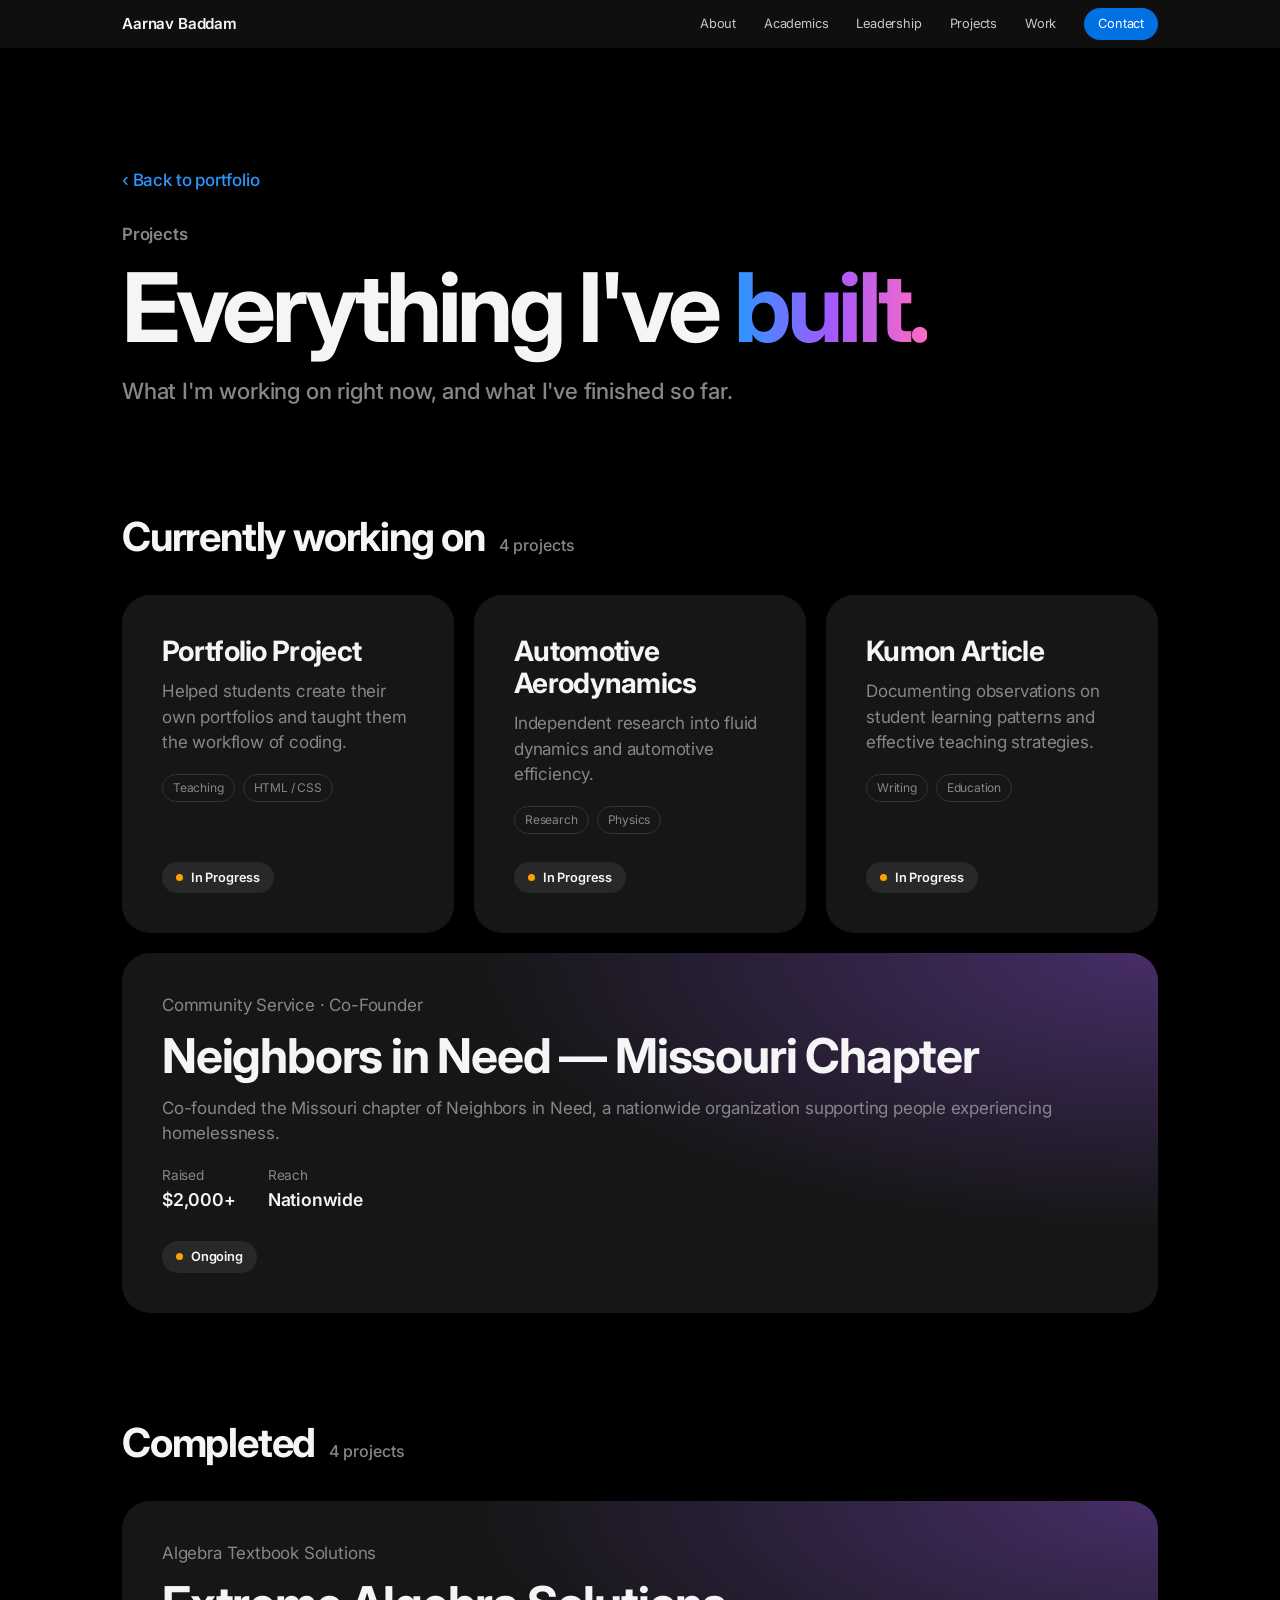
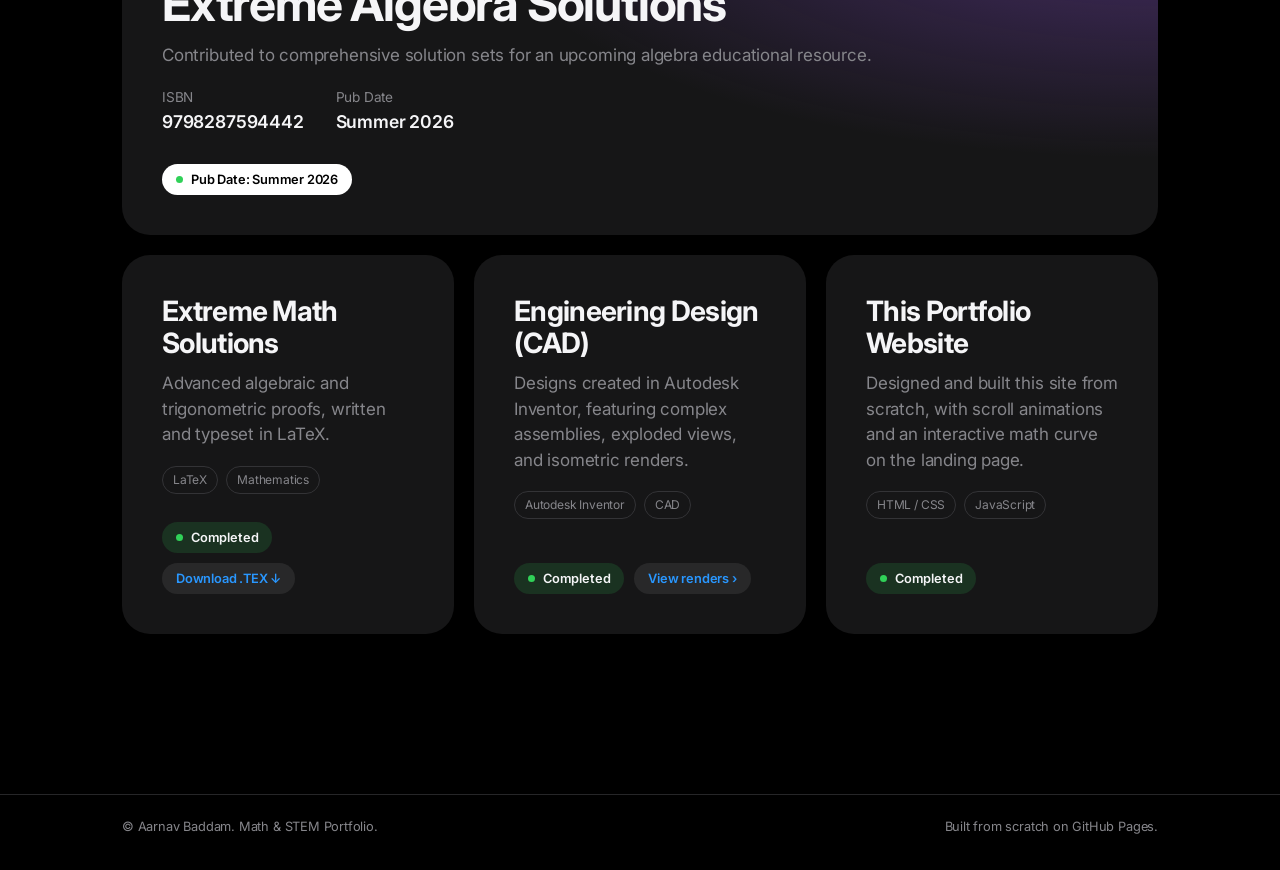
==== projects.html @ 5dec4a95 "Add my changes" ====
<!DOCTYPE html>
<html lang="en">

<head>
    <meta charset="utf-8" />
    <meta name="viewport" content="width=device-width, initial-scale=1, viewport-fit=cover" />
    <title>Projects — Aarnav Baddam</title>
    <meta name="description" content="Everything Aarnav Baddam has worked on and is currently working on." />

    <link rel="icon"
        href="data:image/svg+xml,<svg xmlns='http://www.w3.org/2000/svg' viewBox='0 0 64 64'><rect x='0' y='0' width='64' height='64' rx='12' fill='%23000000'/><text x='50%' y='55%' dominant-baseline='middle' text-anchor='middle' fill='%23FFFFFF' font-family='Arial Black, sans-serif' font-weight='900' font-size='32'>AB</text></svg>">
    <link rel="preconnect" href="https://fonts.googleapis.com" />
    <link rel="preconnect" href="https://fonts.gstatic.com" crossorigin />
    <link href="https://fonts.googleapis.com/css2?family=Inter:wght@400;500;600;700;800&display=swap" rel="stylesheet">
    <link rel="stylesheet" href="styles.css">
</head>

<body class="section--dark">
    <header class="site-header">
        <div class="container nav">
            <a href="index.html" class="brand">Aarnav Baddam</a>

            <button class="menu-toggle" id="mobile-menu-btn" aria-label="Toggle navigation" aria-expanded="false">
                <svg viewBox="0 0 24 24" fill="none" stroke="currentColor" stroke-width="1.6" stroke-linecap="round">
                    <path d="M4 8h16M4 16h16" />
                </svg>
            </button>

            <nav class="nav-links" id="nav-links">
                <a href="index.html#about" class="nav-link">About</a>
                <a href="index.html#academics" class="nav-link">Academics</a>
                <a href="index.html#leadership" class="nav-link">Leadership</a>
                <a href="index.html#projects" class="nav-link">Projects</a>
                <a href="index.html#documents" class="nav-link">Work</a>
                <a href="index.html#contact" class="nav-cta">Contact</a>
            </nav>
        </div>
    </header>

    <main>
        <section class="page-hero">
            <div class="container">
                <a href="index.html#projects" class="back-link reveal">‹ Back to portfolio</a>
                <p class="eyebrow reveal">Projects</p>
                <h1 class="headline reveal" style="--d:.05s">Everything I've <span class="grad-text">built.</span></h1>
                <p class="lede reveal" style="--d:.1s">What I'm working on right now, and what I've finished so far.</p>
            </div>
        </section>

        <section style="padding-bottom: 160px">
            <div class="container">
                <div class="proj-group">
                    <h2 class="group-title reveal">Currently working on <span class="count">4 projects</span></h2>
                    <div class="proj-grid">
                        <article class="proj reveal">
                            <h3>Portfolio Project</h3>
                            <p>Helped students create their own portfolios and taught them the workflow of coding.</p>
                            <div class="tags"><span>Teaching</span><span>HTML / CSS</span></div>
                            <div class="foot"><span class="status">In Progress</span></div>
                        </article>
                        <article class="proj reveal" style="--d:.1s">
                            <h3>Automotive Aerodynamics</h3>
                            <p>Independent research into fluid dynamics and automotive efficiency.</p>
                            <div class="tags"><span>Research</span><span>Physics</span></div>
                            <div class="foot"><span class="status">In Progress</span></div>
                        </article>
                        <article class="proj reveal" style="--d:.2s">
                            <h3>Kumon Article</h3>
                            <p>Documenting observations on student learning patterns and effective teaching strategies.</p>
                            <div class="tags"><span>Writing</span><span>Education</span></div>
                            <div class="foot"><span class="status">In Progress</span></div>
                        </article>
                        <article class="proj proj--feature reveal">
                            <p style="margin-bottom:10px">Community Service · Co-Founder</p>
                            <h3>Neighbors in Need — Missouri Chapter</h3>
                            <p>Co-founded the Missouri chapter of Neighbors in Need, a nationwide organization supporting
                                people experiencing homelessness.</p>
                            <div class="isbn">
                                <div>Raised<strong>$2,000+</strong></div>
                                <div>Reach<strong>Nationwide</strong></div>
                            </div>
                            <div class="foot"><span class="status">Ongoing</span></div>
                        </article>
                    </div>
                </div>

                <div class="proj-group">
                    <h2 class="group-title reveal">Completed <span class="count">4 projects</span></h2>
                    <div class="proj-grid">
                        <article class="proj proj--feature reveal">
                            <p style="margin-bottom:10px">Algebra Textbook Solutions</p>
                            <h3>Extreme Algebra Solutions</h3>
                            <p>Contributed to comprehensive solution sets for an upcoming algebra educational resource.</p>
                            <div class="isbn">
                                <div>ISBN<strong>9798287594442</strong></div>
                                <div>Pub Date<strong>Summer 2026</strong></div>
                            </div>
                            <div class="foot"><span class="status status--pub">Pub Date: Summer 2026</span></div>
                        </article>
                        <article class="proj reveal">
                            <h3>Extreme Math Solutions</h3>
                            <p>Advanced algebraic and trigonometric proofs, written and typeset in LaTeX.</p>
                            <div class="tags"><span>LaTeX</span><span>Mathematics</span></div>
                            <div class="foot">
                                <span class="status status--done">Completed</span>
                                <a href="Extreme_Math_SOLs.tex" download class="status status--link">Download .TEX ↓</a>
                            </div>
                        </article>
                        <article class="proj reveal" style="--d:.1s">
                            <h3>Engineering Design (CAD)</h3>
                            <p>Designs created in Autodesk Inventor, featuring complex assemblies, exploded views, and
                                isometric renders.</p>
                            <div class="tags"><span>Autodesk Inventor</span><span>CAD</span></div>
                            <div class="foot">
                                <span class="status status--done">Completed</span>
                                <a href="index.html#documents" class="status status--link">View renders ›</a>
                            </div>
                        </article>
                        <article class="proj reveal" style="--d:.2s">
                            <h3>This Portfolio Website</h3>
                            <p>Designed and built this site from scratch, with scroll animations and an interactive math
                                curve on the landing page.</p>
                            <div class="tags"><span>HTML / CSS</span><span>JavaScript</span></div>
                            <div class="foot"><span class="status status--done">Completed</span></div>
                        </article>
                    </div>
                </div>
            </div>
        </section>
    </main>

    <footer>
        <div class="container">
            <span>© Aarnav Baddam. Math &amp; STEM Portfolio.</span>
            <span>Built from scratch on GitHub Pages.</span>
        </div>
    </footer>

    <script>
        document.documentElement.classList.add('js');

        const menuBtn = document.getElementById('mobile-menu-btn');
        const navLinks = document.getElementById('nav-links');
        function setMenu(open) {
            navLinks.classList.toggle('active', open);
            menuBtn.setAttribute('aria-expanded', open);
        }
        menuBtn.addEventListener('click', () => setMenu(!navLinks.classList.contains('active')));
        addEventListener('keydown', e => { if (e.key === 'Escape') setMenu(false); });

        const io = new IntersectionObserver(entries => {
            entries.forEach(e => {
                if (!e.isIntersecting) return;
                e.target.classList.add('in');
                io.unobserve(e.target);
            });
        }, { threshold: 0.15 });
        document.querySelectorAll('.reveal').forEach(el => io.observe(el));
    </script>
</body>

</html>
---- styles.css ----
:root {
    --bg: #ffffff;
    --bg-alt: #f5f5f7;
    --ink: #1d1d1f;
    --muted: #6e6e73;
    --line: #d2d2d7;
    --blue: #0071e3;
    --link: #0066cc;
    --dark: #000000;
    --dark-card: #161617;
    --dark-ink: #f5f5f7;
    --dark-muted: #86868b;
    --grad: linear-gradient(90deg, #2997ff 0%, #a259ff 50%, #ff6ac1 100%);
    --font: -apple-system, BlinkMacSystemFont, "SF Pro Display", "Inter", "Segoe UI", sans-serif;
    --ease: cubic-bezier(0.16, 1, 0.3, 1);
    --r: 28px;
    --nav-h: 48px;
}

* { box-sizing: border-box; }

html { scroll-behavior: smooth; scroll-padding-top: var(--nav-h); }

body {
    margin: 0;
    background: var(--bg);
    color: var(--ink);
    font: 400 1.0625rem/1.5 var(--font);
    letter-spacing: -0.011em;
    -webkit-font-smoothing: antialiased;
    overflow-x: clip; /* clip, not hidden, so position: sticky keeps working */
}

img { max-width: 100%; display: block; }
a { color: inherit; }

.container { max-width: 1080px; margin-inline: auto; padding: 0 22px; }

/* ---------- TYPE ---------- */
.eyebrow {
    font-size: 1.05rem;
    font-weight: 600;
    color: var(--muted);
    margin: 0 0 10px;
}

.headline {
    font-size: clamp(2.5rem, 6vw, 4.5rem);
    line-height: 1.05;
    letter-spacing: -0.035em;
    font-weight: 700;
    margin: 0;
}

.lede {
    font-size: clamp(1.15rem, 2vw, 1.4rem);
    line-height: 1.4;
    color: var(--muted);
    margin: 18px 0 0;
    max-width: 640px;
    font-weight: 500;
}

.grad-text {
    background: var(--grad);
    -webkit-background-clip: text;
    background-clip: text;
    color: transparent;
}

.section { padding: 140px 0; }
.section--alt { background: var(--bg-alt); }
.section--dark { background: var(--dark); color: var(--dark-ink); }
.section--dark .eyebrow, .section--dark .lede { color: var(--dark-muted); }
.section-head { margin-bottom: 64px; }

/* ---------- BUTTONS ---------- */
.btn {
    display: inline-flex;
    align-items: center;
    gap: 8px;
    padding: 12px 24px;
    border-radius: 980px;
    font-size: 1.05rem;
    font-weight: 500;
    text-decoration: none;
    border: 0;
    cursor: pointer;
    transition: background 0.2s, transform 0.1s ease-out;
}

.btn:active { transform: scale(0.97); }
.btn--primary { background: var(--blue); color: #fff; }
.btn--primary:hover { background: #0077ed; }
.btn--ghost { background: transparent; color: #2997ff; padding-inline: 8px; }
.btn--ghost:hover { text-decoration: underline; }
.btn--outline { background: transparent; color: var(--link); box-shadow: inset 0 0 0 1px var(--link); }
.btn--outline:hover { background: var(--link); color: #fff; }

/* ---------- NAV ---------- */
.site-header {
    position: fixed;
    inset: 0 0 auto 0;
    height: var(--nav-h);
    z-index: 1000;
    background: rgba(22, 22, 23, 0.72);
    backdrop-filter: saturate(180%) blur(20px);
    -webkit-backdrop-filter: saturate(180%) blur(20px);
    transition: background 0.4s;
}

/* over light sections the bar turns light, like apple.com */
.site-header.light { background: rgba(251, 251, 253, 0.8); }
.site-header.light .brand, .site-header.light .menu-toggle { color: var(--ink); }
.site-header.light .nav-link { color: rgba(29, 29, 31, 0.8); }
.site-header.light .nav-link:hover { color: #000; }

.nav {
    height: 100%;
    display: flex;
    align-items: center;
    justify-content: space-between;
}

.brand {
    color: var(--dark-ink);
    text-decoration: none;
    font-weight: 600;
    font-size: 0.95rem;
    letter-spacing: -0.01em;
}

.nav-links { display: flex; align-items: center; gap: 28px; }

.nav-link {
    color: rgba(245, 245, 247, 0.8);
    text-decoration: none;
    font-size: 0.8rem;
    transition: color 0.2s;
}

.nav-link:hover { color: #fff; }

.nav-cta {
    background: var(--blue);
    color: #fff;
    padding: 6px 14px;
    border-radius: 980px;
    font-size: 0.8rem;
    text-decoration: none;
}

.menu-toggle {
    display: none;
    background: none;
    border: 0;
    color: var(--dark-ink);
    cursor: pointer;
    padding: 8px;
    margin-right: -8px;
}

.menu-toggle svg { width: 22px; height: 22px; display: block; }

@media (max-width: 820px) {
    .menu-toggle { display: block; }

    .nav-links {
        position: fixed;
        inset: var(--nav-h) 0 auto 0;
        height: calc(100dvh - var(--nav-h));
        background: rgba(22, 22, 23, 0.97);
        flex-direction: column;
        align-items: flex-start;
        gap: 8px;
        padding: 24px 44px;
        opacity: 0;
        visibility: hidden;
        transform: translateY(-8px);
        transition: opacity 0.3s var(--ease), transform 0.3s var(--ease), visibility 0.3s;
    }

    .nav-links.active { opacity: 1; visibility: visible; transform: none; }
    .nav-link, .site-header.light .nav-link { font-size: 1.75rem; font-weight: 600; color: var(--dark-ink); padding: 6px 0; }
    .nav-cta { margin-top: 16px; font-size: 1.1rem; padding: 10px 22px; }
}

/* ---------- HERO ---------- */
.hero {
    position: relative;
    height: 100vh;
    height: 100svh;
    min-height: 600px;
    background: var(--dark);
    color: var(--dark-ink);
    overflow: hidden;
}

#curve {
    position: absolute;
    inset: 0;
    width: 100%;
    height: 100%;
}

/* dark halo behind the copy so the curve never fights the text */
.hero::after {
    content: "";
    position: absolute;
    inset: 0;
    background: radial-gradient(ellipse 42% 30% at 50% 52%, rgba(0, 0, 0, 0.8), transparent);
    pointer-events: none;
}

.hero-inner {
    position: relative;
    z-index: 1;
    height: 100%;
    display: flex;
    flex-direction: column;
    align-items: center;
    justify-content: center;
    text-align: center;
    padding: var(--nav-h) 22px 0;
    will-change: transform, opacity;
}

.hero .eyebrow { color: var(--dark-muted); }

.hero h1 {
    font-size: clamp(3.5rem, 12vw, 9.5rem);
    line-height: 0.95;
    letter-spacing: -0.05em;
    font-weight: 800;
    margin: 0;
}

.rotator {
    font-size: clamp(1.5rem, 3.4vw, 2.5rem);
    font-weight: 600;
    letter-spacing: -0.02em;
    margin-top: 18px;
    height: 1.3em;
}

.rotator span {
    display: inline-block;
    transition: opacity 0.5s var(--ease), filter 0.5s var(--ease), transform 0.5s var(--ease);
}

.rotator span.out { opacity: 0; filter: blur(8px); transform: translateY(-10px); }

.hero-sub {
    max-width: 560px;
    color: var(--dark-muted);
    font-size: clamp(1.05rem, 1.6vw, 1.25rem);
    margin: 22px 0 34px;
}

.hero-sub strong { color: var(--dark-ink); font-weight: 600; }
.hero-actions { display: flex; gap: 16px; flex-wrap: wrap; justify-content: center; align-items: center; }

.hero-hint {
    position: absolute;
    bottom: 28px;
    left: 50%;
    transform: translateX(-50%);
    z-index: 2;
    color: var(--dark-muted);
    font-size: 0.75rem;
    letter-spacing: 0.08em;
    text-transform: uppercase;
    display: flex;
    flex-direction: column;
    align-items: center;
    gap: 10px;
}

.hero-hint::after {
    content: "";
    width: 1px;
    height: 36px;
    background: linear-gradient(var(--dark-muted), transparent);
    animation: drip 2s var(--ease) infinite;
    transform-origin: top;
}

@keyframes drip {
    0% { transform: scaleY(0); opacity: 1; }
    70% { transform: scaleY(1); opacity: 1; }
    100% { transform: scaleY(1); opacity: 0; }
}

/* ---------- STATEMENT (scroll-lit words) ---------- */
.statement { height: 240vh; background: var(--dark); }

.sticky {
    position: sticky;
    top: 0;
    height: 100vh;
    height: 100svh;
    display: flex;
    align-items: center;
}

.statement p {
    font-size: clamp(1.9rem, 4.6vw, 3.6rem);
    line-height: 1.15;
    letter-spacing: -0.03em;
    font-weight: 700;
    margin: 0;
    color: var(--dark-ink);
}

.statement .w { opacity: 0.18; transition: opacity 0.35s ease-out; }
.statement .w.lit { opacity: 1; }

/* ---------- REVEAL ---------- */
.js .reveal {
    opacity: 0;
    transform: translateY(48px);
    transition: opacity 1.1s var(--ease), transform 1.1s var(--ease);
    transition-delay: var(--d, 0s);
}

.js .reveal.in { opacity: 1; transform: none; }

/* ---------- BENTO (about) ---------- */
.bento {
    display: grid;
    grid-template-columns: repeat(6, 1fr);
    gap: 20px;
}

.tile {
    background: var(--bg);
    border-radius: var(--r);
    padding: 34px;
    grid-column: span 2;
    position: relative;
    overflow: hidden;
}

.section--alt .tile { background: #fff; }
.tile h3 { margin: 0 0 10px; font-size: 1.5rem; letter-spacing: -0.02em; line-height: 1.15; }
.tile p { margin: 0; color: var(--muted); }
.tile ul { margin: 0; padding-left: 1.1em; color: var(--muted); }
.tile li + li { margin-top: 6px; }
.tile .label { font-size: 0.8rem; font-weight: 600; color: var(--muted); margin-bottom: 14px; display: block; }
.tile .big { font-size: 1.9rem; font-weight: 700; letter-spacing: -0.03em; line-height: 1.1; color: var(--ink); }

.tile--photo { grid-row: span 2; padding: 0; min-height: 520px; background: #111; }
.tile--photo img { position: absolute; inset: 0; width: 100%; height: 100%; object-fit: cover; object-position: 48% 40%; }

.tile--photo .cap {
    position: absolute;
    inset: auto 0 0 0;
    padding: 80px 28px 26px;
    color: #fff;
    background: linear-gradient(transparent, rgba(0, 0, 0, 0.75));
    font-weight: 600;
    font-size: 1.15rem;
    letter-spacing: -0.01em;
}

.tile--quote { grid-column: span 4; background: var(--dark) !important; color: var(--dark-ink); display: flex; flex-direction: column; justify-content: center; }

.tile--quote blockquote {
    margin: 0;
    font-size: clamp(1.35rem, 2.4vw, 1.9rem);
    line-height: 1.25;
    font-weight: 600;
    letter-spacing: -0.02em;
}

.tile--quote cite { display: block; margin-top: 18px; font-style: normal; color: var(--dark-muted); font-size: 1rem; }

.tile .icon { font-size: 1.6rem; margin-bottom: 18px; display: block; }

@media (max-width: 900px) {
    .bento { grid-template-columns: 1fr 1fr; }
    .tile, .tile--quote { grid-column: span 2; }
    .tile--photo { grid-row: auto; min-height: 460px; }
}

/* ---------- ACADEMICS ---------- */
.segmented {
    display: inline-flex;
    background: #e8e8ed;
    border-radius: 980px;
    padding: 4px;
    gap: 2px;
    position: relative;
    max-width: 100%;
    overflow-x: auto;
    scrollbar-width: none;
}

.seg-btn {
    position: relative;
    z-index: 1;
    border: 0;
    background: none;
    font: 500 0.95rem var(--font);
    color: var(--ink);
    padding: 9px 20px;
    border-radius: 980px;
    cursor: pointer;
    white-space: nowrap;
    transition: color 0.2s;
}

.seg-pill {
    position: absolute;
    top: 4px;
    bottom: 4px;
    left: 0;
    background: #fff;
    border-radius: 980px;
    box-shadow: 0 2px 8px rgba(0, 0, 0, 0.12);
    transition: transform 0.45s var(--ease), width 0.45s var(--ease);
}

.courses { margin-top: 40px; }
.course-panel { display: none; }
.course-panel.active { display: block; animation: panelIn 0.6s var(--ease); }

@keyframes panelIn {
    from { opacity: 0; transform: translateY(14px); }
    to { opacity: 1; transform: none; }
}

.course {
    display: flex;
    justify-content: space-between;
    align-items: center;
    gap: 16px;
    padding: 22px 0;
    border-bottom: 1px solid var(--line);
}

.course:first-child { border-top: 1px solid var(--line); }
.course-name { font-size: clamp(1.15rem, 2vw, 1.5rem); font-weight: 600; letter-spacing: -0.02em; }

.chip {
    font-size: 0.8rem;
    font-weight: 600;
    padding: 5px 12px;
    border-radius: 980px;
    white-space: nowrap;
    background: var(--c-bg, #eee);
    color: var(--c-fg, var(--ink));
}

.chip[data-c="math"] { --c-bg: #e8f1ff; --c-fg: #0058b9; }
.chip[data-c="sci"] { --c-bg: #e7f8ee; --c-fg: #1a7f43; }
.chip[data-c="eng"] { --c-bg: #fff1e3; --c-fg: #b35900; }
.chip[data-c="lang"] { --c-bg: #f5ecff; --c-fg: #7a3cc2; }
.chip[data-c="soc"] { --c-bg: #ffecf3; --c-fg: #b8235a; }

/* ---------- EXAMS ---------- */
.stats { display: grid; grid-template-columns: repeat(3, 1fr); gap: 20px; }

.stat {
    background: #fff;
    border-radius: var(--r);
    padding: 36px 32px;
}

.stat .label { font-size: 0.85rem; font-weight: 600; color: var(--muted); }

.stat .num {
    font-size: clamp(4rem, 8vw, 6rem);
    font-weight: 800;
    letter-spacing: -0.05em;
    line-height: 1;
    margin: 18px 0 4px;
    font-variant-numeric: tabular-nums;
}

.stat .of { color: var(--muted); font-weight: 600; }
.stat p { color: var(--muted); margin: 18px 0 0; padding-top: 18px; border-top: 1px solid var(--line); }
.stat:nth-child(1) .num { background: linear-gradient(135deg, #2997ff, #5e5ce6); -webkit-background-clip: text; background-clip: text; color: transparent; }
.stat:nth-child(2) .num { background: linear-gradient(135deg, #a259ff, #ff6ac1); -webkit-background-clip: text; background-clip: text; color: transparent; }
.stat:nth-child(3) .num { background: linear-gradient(135deg, #30d158, #00c7be); -webkit-background-clip: text; background-clip: text; color: transparent; }

@media (max-width: 900px) { .stats { grid-template-columns: 1fr; } }

/* ---------- LEADERSHIP ---------- */
.cards-2 { display: grid; grid-template-columns: 1fr 1fr; gap: 20px; }

.lead-card {
    background: var(--bg-alt);
    border-radius: var(--r);
    padding: 40px;
    transition: transform 0.5s var(--ease), box-shadow 0.5s var(--ease);
}

.lead-card:hover { transform: translateY(-4px) scale(1.01); box-shadow: 0 24px 48px rgba(0, 0, 0, 0.08); }
.lead-card .icon { font-size: 1.75rem; margin-bottom: 22px; display: block; }
.lead-card .kicker { font-size: 0.85rem; font-weight: 600; color: var(--muted); }
.lead-card h3 { margin: 6px 0 10px; font-size: 1.65rem; letter-spacing: -0.025em; line-height: 1.15; }
.lead-card > p { color: var(--ink); margin: 0 0 18px; font-weight: 500; }
.lead-card ul { margin: 0; padding-left: 1.1em; color: var(--muted); font-size: 0.98rem; }
.lead-card li + li { margin-top: 8px; }

.lead-card--feature {
    grid-column: 1 / -1;
    display: grid;
    grid-template-columns: 1fr 1fr;
    gap: 40px;
    align-items: center;
    background: linear-gradient(135deg, #fff4e5, #ffe9f0);
}

.lead-card--feature ul { color: var(--ink); }
.lead-card--feature p { color: var(--ink); font-weight: 500; margin: 0 0 22px; }
.nin-stats { display: flex; gap: 36px; margin-top: 8px; }
.nin-stats div { font-size: 0.85rem; color: var(--muted); }
.nin-stats strong { display: block; font-size: 2rem; letter-spacing: -0.03em; color: var(--ink); line-height: 1.1; }

@media (max-width: 820px) {
    .cards-2 { grid-template-columns: 1fr; }
    .lead-card { padding: 30px; }
    .lead-card--feature { grid-template-columns: 1fr; gap: 24px; }
}

/* ---------- PROJECTS ---------- */
.proj-grid { display: grid; grid-template-columns: repeat(3, 1fr); gap: 20px; }

.proj {
    background: var(--dark-card);
    border-radius: var(--r);
    padding: 40px;
    min-height: 280px;
    display: flex;
    flex-direction: column;
    position: relative;
    overflow: hidden;
}

.proj h3 { margin: 0 0 12px; font-size: 1.75rem; letter-spacing: -0.025em; line-height: 1.15; }
.proj p { color: var(--dark-muted); margin: 0; }
.proj .foot { margin-top: auto; padding-top: 28px; display: flex; gap: 10px; flex-wrap: wrap; }

.status {
    display: inline-flex;
    align-items: center;
    gap: 8px;
    font-size: 0.8rem;
    font-weight: 600;
    padding: 6px 14px;
    border-radius: 980px;
    background: rgba(255, 255, 255, 0.08);
    color: var(--dark-ink);
}

.status::before {
    content: "";
    width: 7px;
    height: 7px;
    border-radius: 50%;
    background: #ff9f0a;
}

.status--pub { background: #fff; color: #000; }
.status--pub::before { background: #30d158; }

.proj--feature {
    grid-column: 1 / -1;
    background: radial-gradient(120% 140% at 100% 0%, rgba(162, 89, 255, 0.35), transparent 55%), var(--dark-card);
}

.proj--feature h3 { font-size: clamp(2rem, 4vw, 3rem); }
.isbn { margin-top: 18px; display: flex; gap: 32px; flex-wrap: wrap; }
.isbn div { font-size: 0.85rem; color: var(--dark-muted); }
.isbn strong { display: block; color: var(--dark-ink); font-size: 1.1rem; font-weight: 600; margin-top: 2px; }

.more-row { display: flex; justify-content: center; margin-top: 48px; }

/* ---------- PROJECTS PAGE ---------- */
.page-hero { padding: calc(var(--nav-h) + 120px) 0 100px; }
.page-hero .headline { font-size: clamp(3rem, 8vw, 6rem); letter-spacing: -0.045em; }
.back-link { display: inline-block; color: #2997ff; text-decoration: none; margin-bottom: 28px; font-weight: 500; }
.back-link:hover { text-decoration: underline; }
.group-title { display: flex; align-items: baseline; gap: 14px; margin: 0 0 28px; font-size: clamp(1.75rem, 3.4vw, 2.5rem); letter-spacing: -0.03em; }
.group-title .count { font-size: 1rem; color: var(--dark-muted); font-weight: 500; letter-spacing: 0; }
.proj-group + .proj-group { margin-top: 100px; }
.status--done { background: rgba(48, 209, 88, 0.15); }
.status--done::before { background: #30d158; }
.status--link { color: #2997ff; text-decoration: none; }
.status--link::before { display: none; }
.status--link:hover { background: rgba(255, 255, 255, 0.14); }
.proj .tags { display: flex; gap: 8px; flex-wrap: wrap; margin-top: 18px; }
.proj .tags span { font-size: 0.75rem; color: var(--dark-muted); border: 1px solid #333336; border-radius: 980px; padding: 4px 10px; }

@media (max-width: 820px) { .proj-grid { grid-template-columns: 1fr; } .proj--feature { grid-column: 1 / -1; } .proj { padding: 30px; } }

/* ---------- EXPLODED VIEW (scroll-driven) ---------- */
.explode { height: 280vh; background: var(--bg-alt); }

.explode .sticky { justify-content: center; }

.explode-layout {
    width: 100%;
    display: grid;
    grid-template-columns: 1fr 1.1fr;
    gap: 60px;
    align-items: center;
}

.explode-copy .step {
    transition: opacity 0.6s var(--ease), transform 0.6s var(--ease);
}

.explode-copy .step + .step { margin-top: 28px; }
.explode-copy .step.dim { opacity: 0.25; }
.explode-copy h3 { margin: 0 0 6px; font-size: 1.6rem; letter-spacing: -0.02em; }
.explode-copy p { margin: 0; color: var(--muted); }

.stage {
    position: relative;
    aspect-ratio: 4 / 5; /* both renders are portrait-ish */
    max-height: 78vh;
    justify-self: center;
    width: 100%;
    max-width: calc(78vh * 0.8);
    border-radius: var(--r);
    overflow: hidden;
    background: linear-gradient(#949db0, #c4c6cb); /* matches the Inventor render backdrop */
}

.stage img {
    position: absolute;
    inset: 0;
    width: 100%;
    height: 100%;
    object-fit: cover;
    will-change: opacity, transform;
}

.progress-track { height: 3px; background: var(--line); border-radius: 3px; margin-top: 36px; overflow: hidden; max-width: 260px; }
.progress-fill { height: 100%; width: 100%; background: var(--grad); transform-origin: left; transform: scaleX(0); }

@media (max-width: 820px) {
    .explode-layout { grid-template-columns: 1fr; gap: 28px; }
    .explode .sticky { padding-top: var(--nav-h); }
    .explode .headline { font-size: 1.9rem !important; }
    .explode-copy > div[style] { margin-top: 18px !important; }
    .progress-track { margin-top: 18px; }
    .stage { max-height: 40vh; aspect-ratio: auto; height: 40vh; max-width: none; }
    .explode-copy .step + .step { margin-top: 10px; }
    .explode-copy h3 { font-size: 1.25rem; }
    .explode-copy p { font-size: 0.95rem; }
}

/* ---------- WORK ---------- */
.gallery {
    display: flex;
    gap: 20px;
    overflow-x: auto;
    scroll-snap-type: x mandatory;
    padding: 4px 22px 24px;
    margin: 0 -22px;
    scrollbar-width: none;
}

.gallery::-webkit-scrollbar { display: none; }

.shot {
    flex: 0 0 min(78%, 420px);
    scroll-snap-align: center;
    margin: 0;
}

.shot button {
    all: unset;
    display: block;
    width: 100%;
    aspect-ratio: 4 / 5;
    border-radius: var(--r);
    overflow: hidden;
    background: #c9ccd3;
    cursor: zoom-in;
}

.shot img { width: 100%; height: 100%; object-fit: cover; transition: transform 0.8s var(--ease); }
.shot button:hover img { transform: scale(1.04); }
.shot button:focus-visible { outline: 3px solid var(--blue); outline-offset: 3px; }
.shot figcaption { margin-top: 12px; font-weight: 600; }
.shot figcaption span { color: var(--muted); font-weight: 400; }

.gallery-nav { display: flex; gap: 12px; justify-content: flex-end; margin-top: 4px; }

.round-btn {
    width: 40px;
    height: 40px;
    border-radius: 50%;
    border: 0;
    background: #e8e8ed;
    color: var(--ink);
    cursor: pointer;
    font-size: 0.9rem;
    transition: background 0.2s, transform 0.1s ease-out;
}

.round-btn:hover { background: #dcdce1; }
.round-btn:active { transform: scale(0.92); }

.work-row {
    display: grid;
    grid-template-columns: 1fr 1fr;
    gap: 20px;
    margin-top: 80px;
}

.work-card {
    background: var(--bg-alt);
    border-radius: var(--r);
    padding: 40px;
    display: flex;
    flex-direction: column;
}

.work-card h3 { margin: 0 0 10px; font-size: 1.75rem; letter-spacing: -0.025em; }
.work-card > p { margin: 0 0 24px; color: var(--muted); }

.latex-thumb {
    all: unset;
    display: block;
    margin-top: auto;
    border-radius: 16px;
    overflow: hidden;
    cursor: zoom-in;
    box-shadow: 0 20px 40px rgba(0, 0, 0, 0.12);
    transform: perspective(900px) rotateX(6deg);
    transform-origin: bottom;
    transition: transform 0.8s var(--ease);
    max-height: 340px;
}

.latex-thumb:hover { transform: none; }
.latex-thumb:focus-visible { outline: 3px solid var(--blue); outline-offset: 3px; }
.latex-thumb img { width: 100%; object-fit: cover; object-position: top; }

.tools { display: grid; grid-template-columns: 1fr 1fr; gap: 12px; margin-top: auto; }

.tool {
    background: #fff;
    border-radius: 18px;
    padding: 24px 18px;
    text-align: center;
    transition: transform 0.4s var(--ease);
}

.tool:hover { transform: translateY(-3px); }
.tool i { font-size: 2.2rem; display: block; margin-bottom: 12px; }
.tool span { font-weight: 600; font-size: 0.9rem; }

@media (max-width: 820px) { .work-row { grid-template-columns: 1fr; } .work-card { padding: 30px; } }

/* ---------- CONTACT ---------- */
.contact { text-align: center; padding: 180px 0 120px; }
.contact .headline { font-size: clamp(3rem, 9vw, 7rem); letter-spacing: -0.05em; }

.mail {
    display: inline-block;
    margin-top: 28px;
    font-size: clamp(1.15rem, 2.6vw, 1.75rem);
    font-weight: 600;
    color: #2997ff;
    text-decoration: none;
    letter-spacing: -0.02em;
    word-break: break-all;
}

.mail:hover { text-decoration: underline; }
.socials { display: flex; gap: 14px; justify-content: center; margin-top: 36px; flex-wrap: wrap; }

.socials a {
    display: inline-flex;
    align-items: center;
    gap: 10px;
    padding: 12px 22px;
    border-radius: 980px;
    background: var(--dark-card);
    color: var(--dark-ink);
    text-decoration: none;
    font-weight: 500;
    transition: background 0.2s, transform 0.1s ease-out;
}

.socials a:hover { background: #2a2a2c; }
.socials a:active { transform: scale(0.97); }

footer { background: var(--dark); color: var(--dark-muted); font-size: 0.8rem; padding: 22px 0 34px; border-top: 1px solid #262628; }
footer .container { display: flex; justify-content: space-between; gap: 12px; flex-wrap: wrap; }

/* ---------- BACK TO TOP ---------- */
#backToTop {
    position: fixed;
    right: 24px;
    bottom: 24px;
    width: 44px;
    height: 44px;
    border-radius: 50%;
    border: 0;
    background: rgba(29, 29, 31, 0.72);
    backdrop-filter: blur(20px);
    -webkit-backdrop-filter: blur(20px);
    color: #fff;
    font-size: 1.1rem;
    cursor: pointer;
    z-index: 999;
    opacity: 0;
    pointer-events: none;
    transform: translateY(12px) scale(0.9);
    transition: opacity 0.4s var(--ease), transform 0.4s var(--ease);
}

#backToTop.visible { opacity: 1; pointer-events: auto; transform: none; }

/* ---------- LIGHTBOX ---------- */
.lightbox {
    position: fixed;
    inset: 0;
    z-index: 2000;
    display: flex;
    align-items: center;
    justify-content: center;
    padding: 24px;
    background: rgba(0, 0, 0, 0.85);
    backdrop-filter: blur(16px);
    -webkit-backdrop-filter: blur(16px);
    opacity: 0;
    visibility: hidden;
    transition: opacity 0.35s var(--ease), visibility 0.35s;
    cursor: zoom-out;
}

.lightbox.active { opacity: 1; visibility: visible; }

.lightbox img {
    max-width: 100%;
    max-height: 92vh;
    border-radius: 14px;
    transform: scale(0.94);
    transition: transform 0.5s var(--ease);
}

.lightbox.active img { transform: none; }

.lightbox-close {
    position: absolute;
    top: 18px;
    right: 18px;
    width: 40px;
    height: 40px;
    border-radius: 50%;
    border: 0;
    background: rgba(255, 255, 255, 0.15);
    color: #fff;
    font-size: 1.4rem;
    cursor: pointer;
}

/* ---------- REDUCED MOTION ---------- */
@media (prefers-reduced-motion: reduce) {
    html { scroll-behavior: auto; }
    *, *::before, *::after { animation: none !important; }
    .js .reveal { transform: none; transition: opacity 0.4s ease; }
    .statement { height: auto; }
    .statement .sticky { position: static; height: auto; padding: 120px 0; }
    .statement .w { opacity: 1; }
    .explode { height: auto; }
    .explode .sticky { position: static; height: auto; padding: 120px 0; }
    .explode-copy .step.dim { opacity: 1; }
}
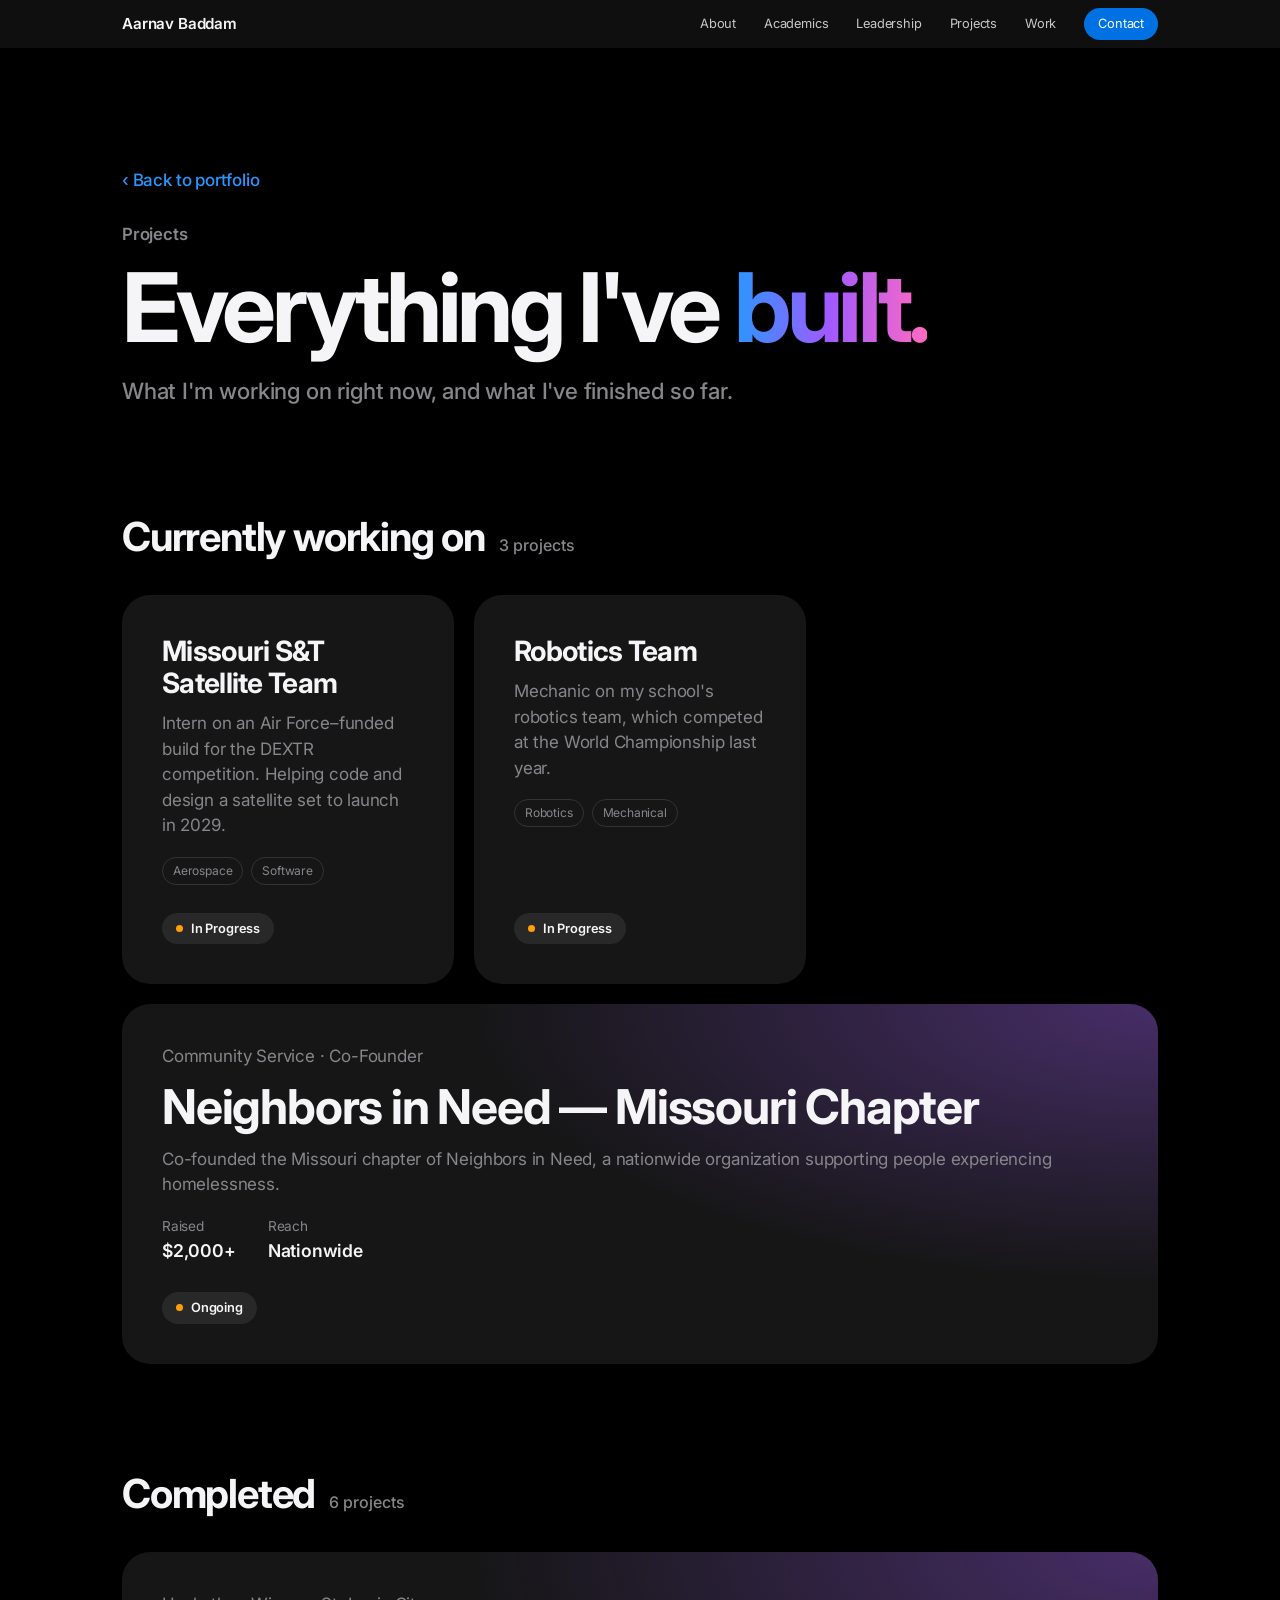
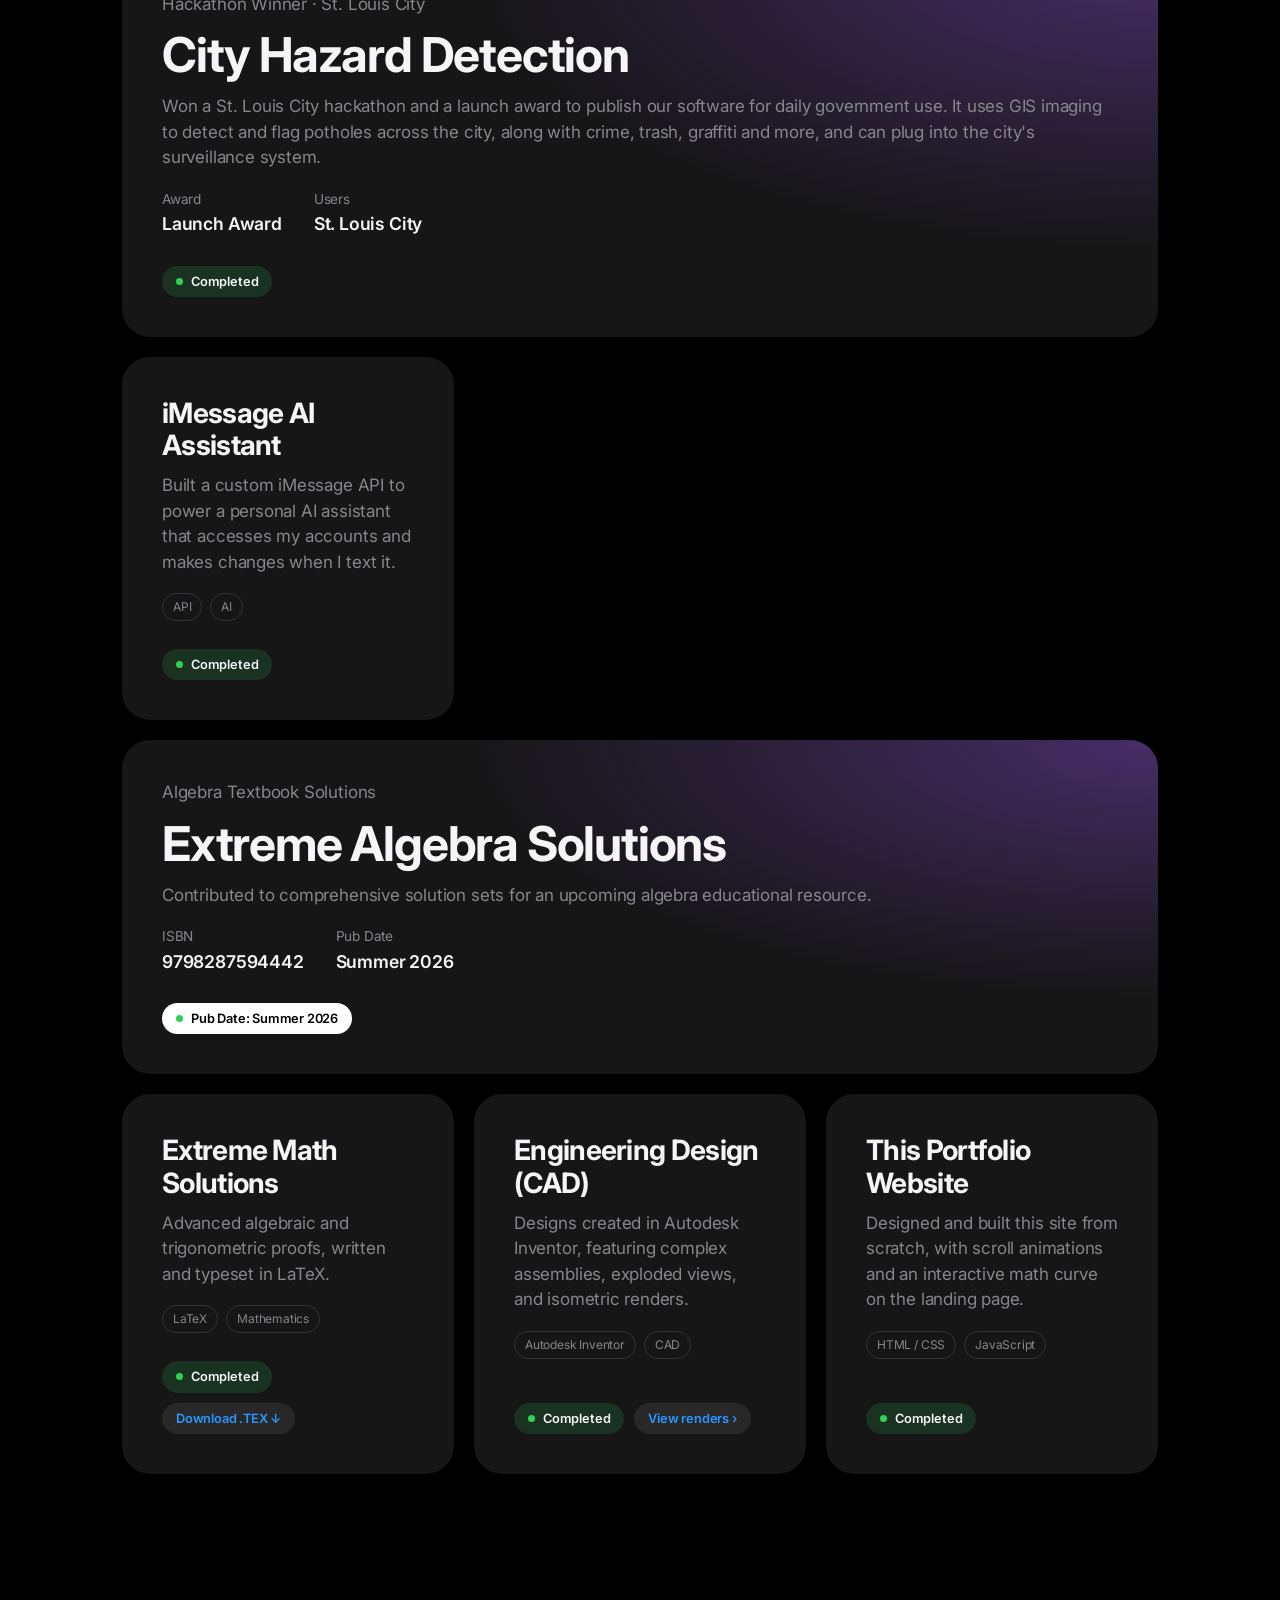
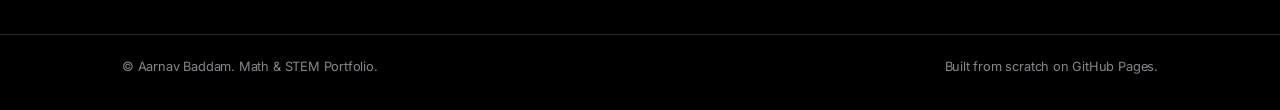
==== commit 46c232e8: "Add 3D engine model, new projects, and trim homepage - Replace the CAD scroll section's image crossf" ====
--- a/projects.html
+++ b/projects.html
@@ -50,24 +50,19 @@
         <section style="padding-bottom: 160px">
             <div class="container">
                 <div class="proj-group">
-                    <h2 class="group-title reveal">Currently working on <span class="count">4 projects</span></h2>
+                    <h2 class="group-title reveal">Currently working on <span class="count">3 projects</span></h2>
                     <div class="proj-grid">
                         <article class="proj reveal">
-                            <h3>Portfolio Project</h3>
-                            <p>Helped students create their own portfolios and taught them the workflow of coding.</p>
-                            <div class="tags"><span>Teaching</span><span>HTML / CSS</span></div>
+                            <h3>Missouri S&amp;T Satellite Team</h3>
+                            <p>Intern on an Air Force–funded build for the DEXTR competition. Helping code and design a
+                                satellite set to launch in 2029.</p>
+                            <div class="tags"><span>Aerospace</span><span>Software</span></div>
                             <div class="foot"><span class="status">In Progress</span></div>
                         </article>
                         <article class="proj reveal" style="--d:.1s">
-                            <h3>Automotive Aerodynamics</h3>
-                            <p>Independent research into fluid dynamics and automotive efficiency.</p>
-                            <div class="tags"><span>Research</span><span>Physics</span></div>
-                            <div class="foot"><span class="status">In Progress</span></div>
-                        </article>
-                        <article class="proj reveal" style="--d:.2s">
-                            <h3>Kumon Article</h3>
-                            <p>Documenting observations on student learning patterns and effective teaching strategies.</p>
-                            <div class="tags"><span>Writing</span><span>Education</span></div>
+                            <h3>Robotics Team</h3>
+                            <p>Mechanic on my school's robotics team, which competed at the World Championship last year.</p>
+                            <div class="tags"><span>Robotics</span><span>Mechanical</span></div>
                             <div class="foot"><span class="status">In Progress</span></div>
                         </article>
                         <article class="proj proj--feature reveal">
@@ -85,8 +80,27 @@
                 </div>
 
                 <div class="proj-group">
-                    <h2 class="group-title reveal">Completed <span class="count">4 projects</span></h2>
+                    <h2 class="group-title reveal">Completed <span class="count">6 projects</span></h2>
                     <div class="proj-grid">
+                        <article class="proj proj--feature reveal">
+                            <p style="margin-bottom:10px">Hackathon Winner · St. Louis City</p>
+                            <h3>City Hazard Detection</h3>
+                            <p>Won a St. Louis City hackathon and a launch award to publish our software for daily
+                                government use. It uses GIS imaging to detect and flag potholes across the city, along
+                                with crime, trash, graffiti and more, and can plug into the city's surveillance system.</p>
+                            <div class="isbn">
+                                <div>Award<strong>Launch Award</strong></div>
+                                <div>Users<strong>St. Louis City</strong></div>
+                            </div>
+                            <div class="foot"><span class="status status--done">Completed</span></div>
+                        </article>
+                        <article class="proj reveal">
+                            <h3>iMessage AI Assistant</h3>
+                            <p>Built a custom iMessage API to power a personal AI assistant that accesses my accounts
+                                and makes changes when I text it.</p>
+                            <div class="tags"><span>API</span><span>AI</span></div>
+                            <div class="foot"><span class="status status--done">Completed</span></div>
+                        </article>
                         <article class="proj proj--feature reveal">
                             <p style="margin-bottom:10px">Algebra Textbook Solutions</p>
                             <h3>Extreme Algebra Solutions</h3>
--- a/styles.css
+++ b/styles.css
@@ -458,34 +458,6 @@
 .chip[data-c="lang"] { --c-bg: #f5ecff; --c-fg: #7a3cc2; }
 .chip[data-c="soc"] { --c-bg: #ffecf3; --c-fg: #b8235a; }
 
-/* ---------- EXAMS ---------- */
-.stats { display: grid; grid-template-columns: repeat(3, 1fr); gap: 20px; }
-
-.stat {
-    background: #fff;
-    border-radius: var(--r);
-    padding: 36px 32px;
-}
-
-.stat .label { font-size: 0.85rem; font-weight: 600; color: var(--muted); }
-
-.stat .num {
-    font-size: clamp(4rem, 8vw, 6rem);
-    font-weight: 800;
-    letter-spacing: -0.05em;
-    line-height: 1;
-    margin: 18px 0 4px;
-    font-variant-numeric: tabular-nums;
-}
-
-.stat .of { color: var(--muted); font-weight: 600; }
-.stat p { color: var(--muted); margin: 18px 0 0; padding-top: 18px; border-top: 1px solid var(--line); }
-.stat:nth-child(1) .num { background: linear-gradient(135deg, #2997ff, #5e5ce6); -webkit-background-clip: text; background-clip: text; color: transparent; }
-.stat:nth-child(2) .num { background: linear-gradient(135deg, #a259ff, #ff6ac1); -webkit-background-clip: text; background-clip: text; color: transparent; }
-.stat:nth-child(3) .num { background: linear-gradient(135deg, #30d158, #00c7be); -webkit-background-clip: text; background-clip: text; color: transparent; }
-
-@media (max-width: 900px) { .stats { grid-template-columns: 1fr; } }
-
 /* ---------- LEADERSHIP ---------- */
 .cards-2 { display: grid; grid-template-columns: 1fr 1fr; gap: 20px; }
 
@@ -638,6 +610,10 @@
     object-fit: cover;
     will-change: opacity, transform;
 }
+
+.stage canvas { position: absolute; inset: 0; width: 100%; height: 100%; display: none; }
+.stage.is-3d canvas { display: block; }
+.stage.is-3d img { display: none; }
 
 .progress-track { height: 3px; background: var(--line); border-radius: 3px; margin-top: 36px; overflow: hidden; max-width: 260px; }
 .progress-fill { height: 100%; width: 100%; background: var(--grad); transform-origin: left; transform: scaleX(0); }
